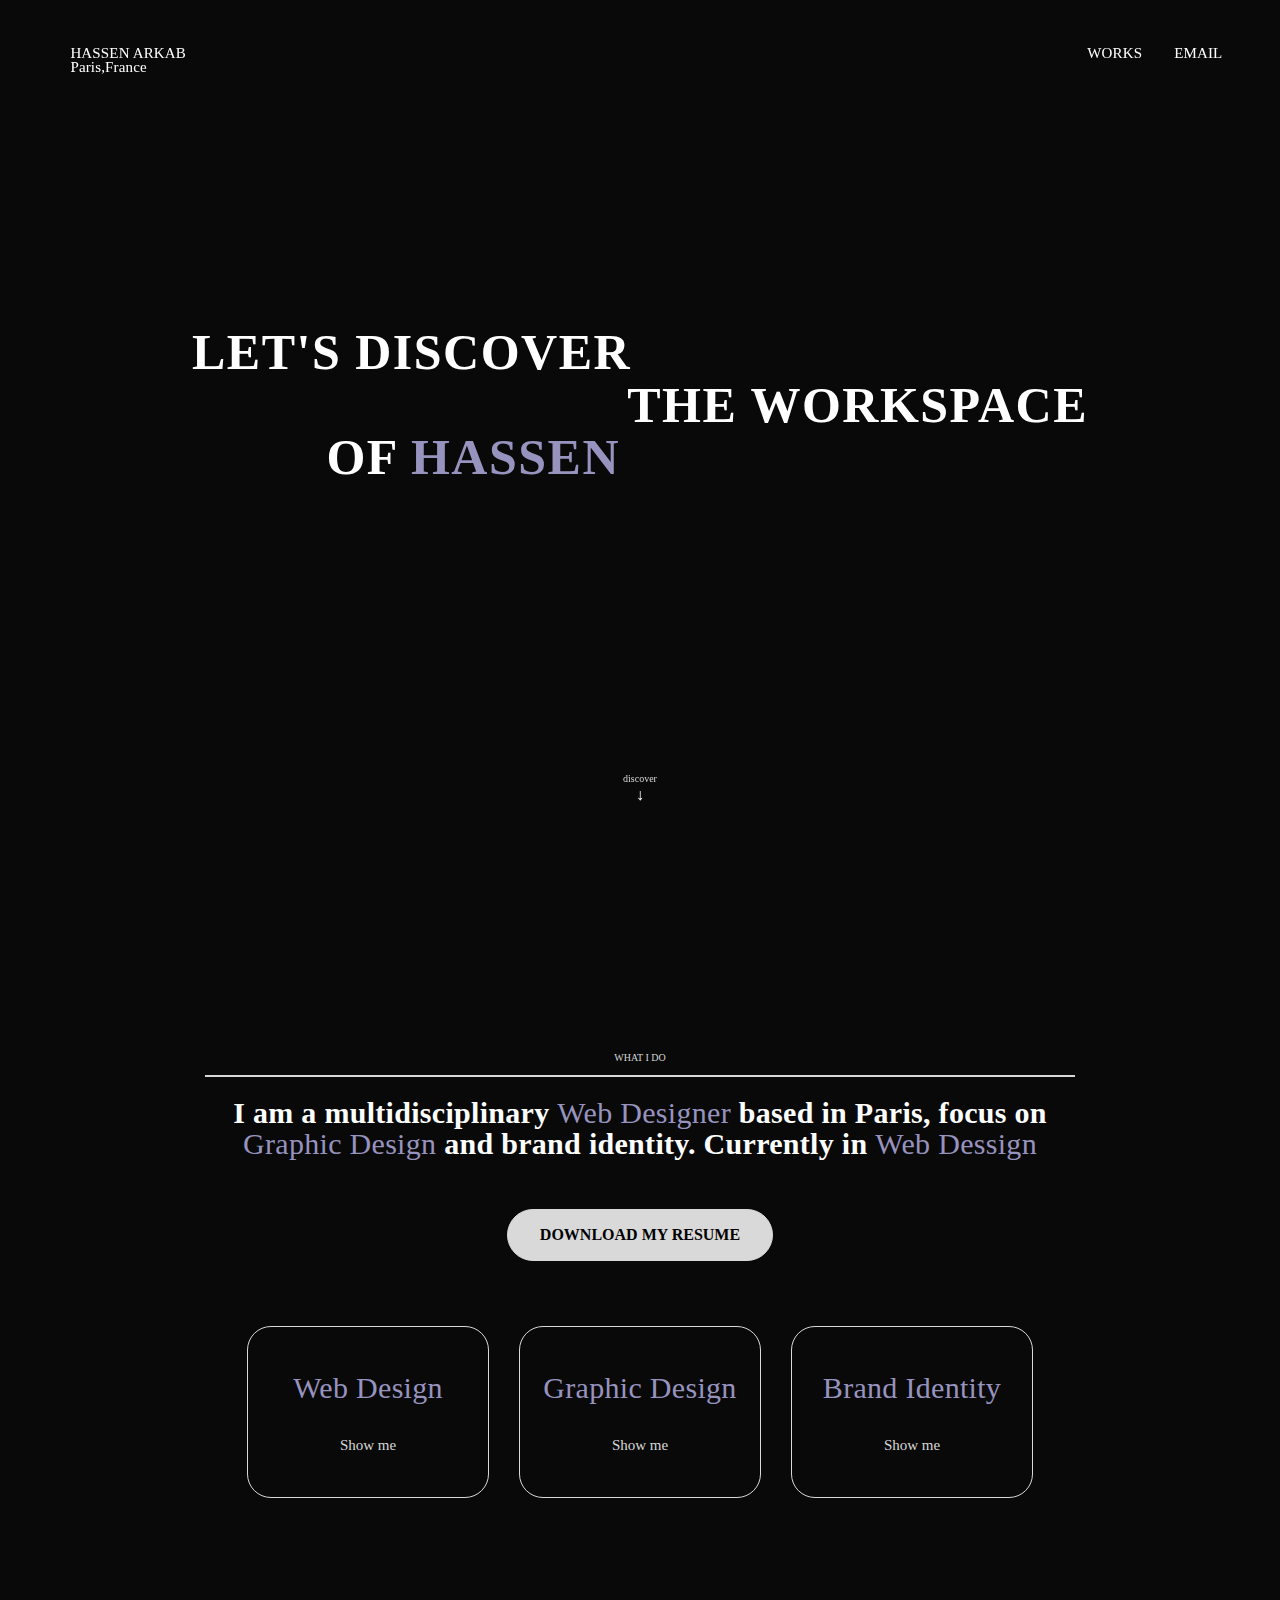
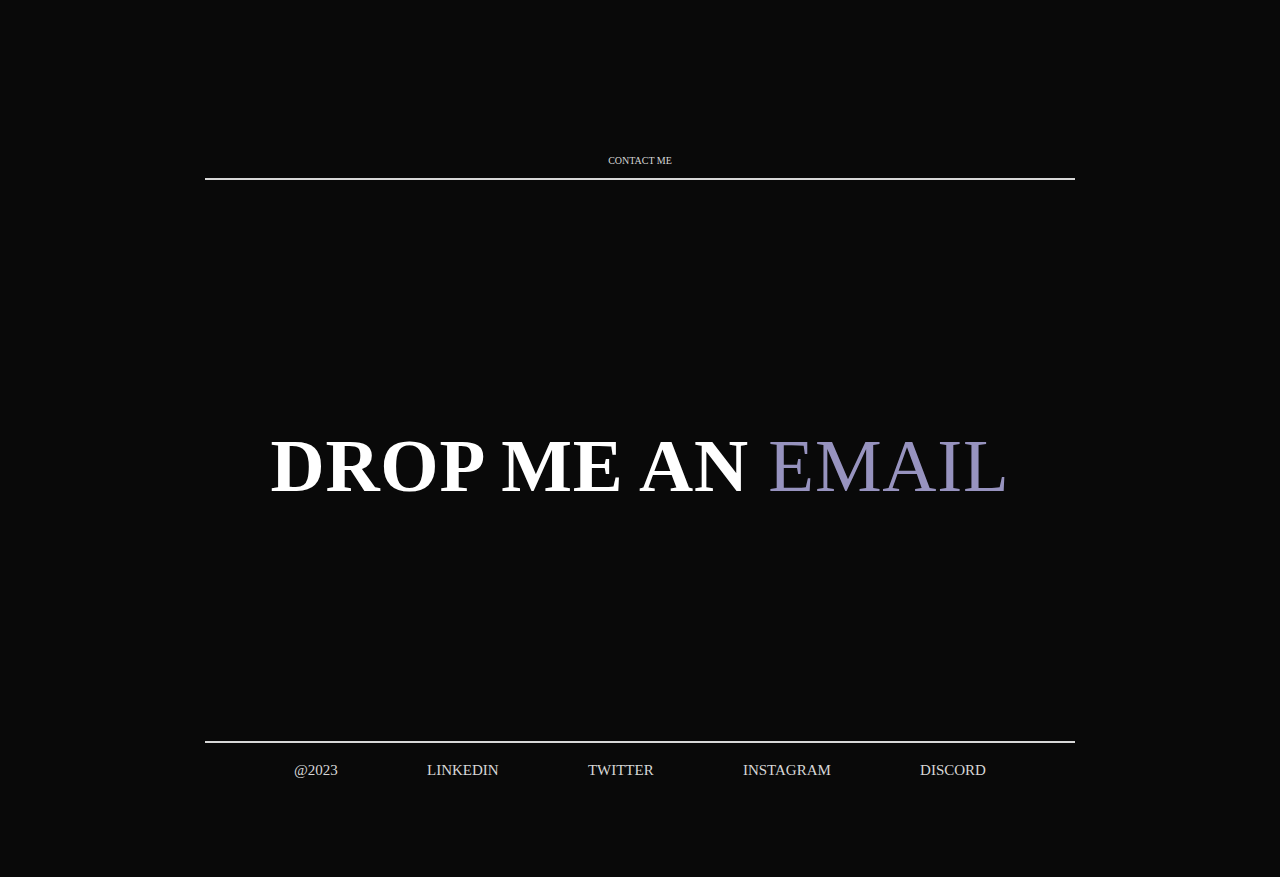
==== index.html @ 701fee85 "pages" ====
<!DOCTYPE html>
<html lang="en">
<head>
    <meta charset="UTF-8">
    <meta name="viewport" content="width=device-width, initial-scale=1.0">
    <link rel="stylesheet" href="css/styles.css">
    <title>ARKAB Hassen</title>
</head>
<body>

    <div class="navbar ; text-style">
        <a href="index.html"> HASSEN ARKAB <br> <span>Paris,France</span></a>
        <div class="nav">
            <a href="Work.html">WORKS</a>
            <a href="">EMAIL</a>
        </div>
    </div>



    <div class="home-page">
        <div class="home-text">
            <div class="text first-line">
                <p>LET'S DISCOVER</p>
            </div>
            <div class="text second-line">
                <p>THE WORKSPACE</p>
            </div>
            <div class="text third-line">
                <p>OF <span class="important">HASSEN</span></p>
            </div>
            <div class="slider-container">
                <div class="img-container"></div>
            </div>
            <div class="discover">
                <span class="H4">discover</span>
                <span>↓</span>
            </div>
        </div>
    </div>

    <div class="second-page">
        <div class="anim">
            <p class="anim-text">FIGMA / PHOTOSHOP / ILLUSTRATOR / INDESIGN / creative Design / UI / UX / product digital /</p>
        </div>

        <div class="separator">
            <p class="H4">WHAT I DO</p>
            <div class="ligne"></div>
        </div>
        
        <p class="H3">I am a multidisciplinary <span>web designer</span> based in Paris, focus on <span>graphic design</span> and brand identity. Currently in <span>Web Dessign</span></p>
        <a class="button" href="/" download="/"> <strong>DOWNLOAD MY RESUME</strong> </a>

        <div class="category">
            <div class="box-category">
                <p class="H3"> <span>Web Design</span></p>
                <a class="txt" href="">Show me</a>
            </div>
            <div class="box-category">
                <p class="H3"><span>Graphic Design</span></p>
                <a class="txt" href="">Show me</a>
            </div>
            <div class="box-category">
                <p class="H3"><span>Brand Identity</span></p>
                <a class="txt" href="">Show me</a>
            </div>
        </div>

        <div class="anim">
            <p class="anim-text">FIGMA / PHOTOSHOP / ILLUSTRATOR / INDESIGN / creative Design / UI / UX / product digital /</p>
        </div>

       
    </div>

    <div class="third-page">

        <div class="separator">
            <p class="H4">CONTACT ME</p>
            <div class="ligne"></div>
        </div>

        <p class="H3">DROP ME AN <span>EMAIL</span></p>

        <div class="separator">
            <div class="ligne"></div>
        </div>

        <div class="socials">
            <p class="txt">@2023</p>
            <a class="txt" href="https://www.linkedin.com/in/hassen-arkab-7b49a2225/" target="_blank">LINKEDIN</a>
            <a class="txt" href="/" target="_blank">TWITTER</a>
            <a class="txt" href="https://www.instagram.com/hassenarkab/" target="_blank">INSTAGRAM</a>
            <a class="txt" href="https://discord.com/users/282140827122270208" target="_blank">DISCORD</a>
        </div>

    </div>





</body>
</html>
---- css/styles.css ----
body{
    background-color: rgb(9, 9, 9);
    color: #FFFFFF;
  }

*{
    padding: 0;
    margin: 0;
    scroll-behavior:smooth;
}

::-webkit-scrollbar {
    display: none;
}

a{
    text-decoration: none;
    color: #FFFFFF;
}

.navbar{
    padding: 0px 5.5vw;
    position: fixed;
    width: 90%;
    display: flex;
    flex-flow: row nowrap;
    align-items: flex-start;
    justify-content: space-between;
    top: 46px;
  
}

.nav{
    display: flex;
    -webkit-box-align: center;
    align-items: center;
}

.text-style{
    font-family: 'Designer';
    font-style: normal;
    font-weight: 400;
    font-size: 15px;
    line-height: 14px;
    letter-spacing: 0.01em;
    text-transform: capitalize;
    text-decoration: none;
    color: #D7D7D7;
}

.nav a{
    margin-left: 32px;
}



.home-page{
    width: 70%;
    margin-left: auto;
    margin-right: auto;
    height: 90vh;
    padding-bottom: 5vh;
    display: flex;
    -webkit-box-align: center;
    align-items: center;
    -webkit-box-pack: center;
    justify-content: center;
    position: relative;
    padding: 0px;

}

.home-text{
    position: relative;
    display: flex;
    flex-flow: column wrap;
    width: 100%;

}

.text{
    width: auto;
    letter-spacing: 0.03em;
    font-size: min(6dvw, 50px);
    line-height: 1.05;
    font-family: 'Horizon';
    font-weight: bold;
}

.first-line{
    text-align: start;
}

.second-line{
    text-align: right;
}

.third-line{
    position: relative;
    padding-left: 15%;
}

.important{
    color: #9793BF;
}

.second-page{
    margin-top: 100px;
    padding: 0px 16vw;
    text-align: center;
    display: flex;
    flex-flow: column nowrap;
    -webkit-box-align: center;
    align-items: center;
    gap: 50px;
    overflow: hidden;
}

.H1{
    width: auto;
    letter-spacing: 0.03em;
    font-size: min(6dvw, 50px);
    line-height: 1.05;
    font-family: 'Horizon';
    font-weight: bold;

}


.H3{
    font-family: 'Neue Montreal';
    
    font-weight: 700;
    font-size: 24px;
    line-height: 31px; 
    letter-spacing: 0.01em;
    color: #FFFFFF;
    width: auto;
    font-size: min(4dvw, 30px);
    
}

.H3 span{
    font-family: 'Designer';
    font-weight: 400;
    font-size: 25px;
    line-height: 23px;
    text-transform: capitalize;
    color: #9793BF;
    width: auto;
    font-size: min(4dvw, 30px);
}

.button{
    border: 1px solid #D9D9D9;
    background-color: #D9D9D9;
    border-radius: 30px;
    padding: 16px 32px;
    color: black;
    font-family: 'Neue Montreal';
    font-size: 16px;
}

.H4{
    font-family: 'Neue Montreal';
    font-style: normal;
    font-weight: 400;
    font-size: 10px;
    line-height: 14px;
    color: #D7D7D7;
}

.separator{
    width: 100%;
    margin-bottom: -30px;
}

.ligne{
    margin-top: 10px;
    
    border: 1px solid #D7D7D7;
}

.txt{
    font-family: 'Neue Montreal';
    font-style: normal;
    font-weight: 400;
    font-size: 15px;
    line-height: 14px;
    color: #D7D7D7;
}

.category{
    display: flex;
    flex-direction: row;
    flex-wrap: wrap;
    justify-content: space-evenly;
}

.box-category{
    border: 1px solid #D9D9D9;
    border-radius: 24px;
    width: 220px;
    height: 150px;
    margin: 15px;
    padding: 10px;
    display: flex;
    flex-direction: column;    
    justify-content: space-evenly;
}


.third-page{
    margin-top: 100px;
    padding: 0px 16vw;
    text-align: center;
    display: flex;
    flex-flow: column nowrap;
    -webkit-box-align: center;
    align-items: center;
    gap: 50px;
    
}

.socials{
    width: 100%;
    display: flex;
    flex-direction: row;
    justify-content: space-evenly;

    margin-bottom: 100px;
}

.third-page .H3{
    margin-top: 250px;
    margin-bottom: 200px;
    font-family: 'Neue Montreal';
    
    font-weight: 700;
    font-size: 75px;
    line-height: 31px; 
    letter-spacing: 0.01em;
    color: #FFFFFF;
    
}

.third-page .H3 span{
    font-family: 'Designer';
    font-weight: 400;
    font-size: 75px;
    line-height: 23px;
    text-transform: capitalize;
    color: #9793BF;
}


.anim{
    display:flex;
    flex-flow: row;
    flex-wrap: wrap;
    justify-content: flex-end;
    width: auto;
    margin: 0px -16vw;

}

.anim-text{

    color: #3A3A3A;
    font-family: "Neue Montreal";
    font-size: 80px;
    font-weight: 800;
    text-transform: uppercase;
    width: 100%;
    transform: translateX(100%);
    animation: move 11s linear infinite;
    white-space: nowrap;

}

  @keyframes move {
    to { transform: translateX(-100%); }
  }


.discover{
    position: absolute;
    bottom: -320px;
    left: 50%;
    transform: translateX(-50%);
    display: flex;
    -webkit-box-align: center;
    align-items: center;
    flex-direction: column;
}

@media (min-width: 1300px){
    .home-page{
        width: 900px;
    }
}

@media (max-width: 1100px){
    .home-page{
        width: 80%;
    }
}

@media (max-width: 900px){
    .home-page{
        width: 90%;
    }
}





/* WORK PAGE*/

.row{

    display: flex;
    margin-top: 150px;
    flex-direction: column;
    flex-wrap: wrap;
    gap: 16px;
    justify-content: center;
    align-items: center;


}



.w-page{
    padding: 0px 8vw;
    display: flex;
    margin-top: 150px;
    flex-direction: row;
    flex-wrap: wrap;
    gap: 16px;


}


.project{
    display: flex;
    justify-content: center;
    align-items: center;
    flex-direction: column;
    flex: 1 1 calc(50% - 16px);
    margin-bottom: 50px;
 
}



.r-work{
    width: 100%;

}
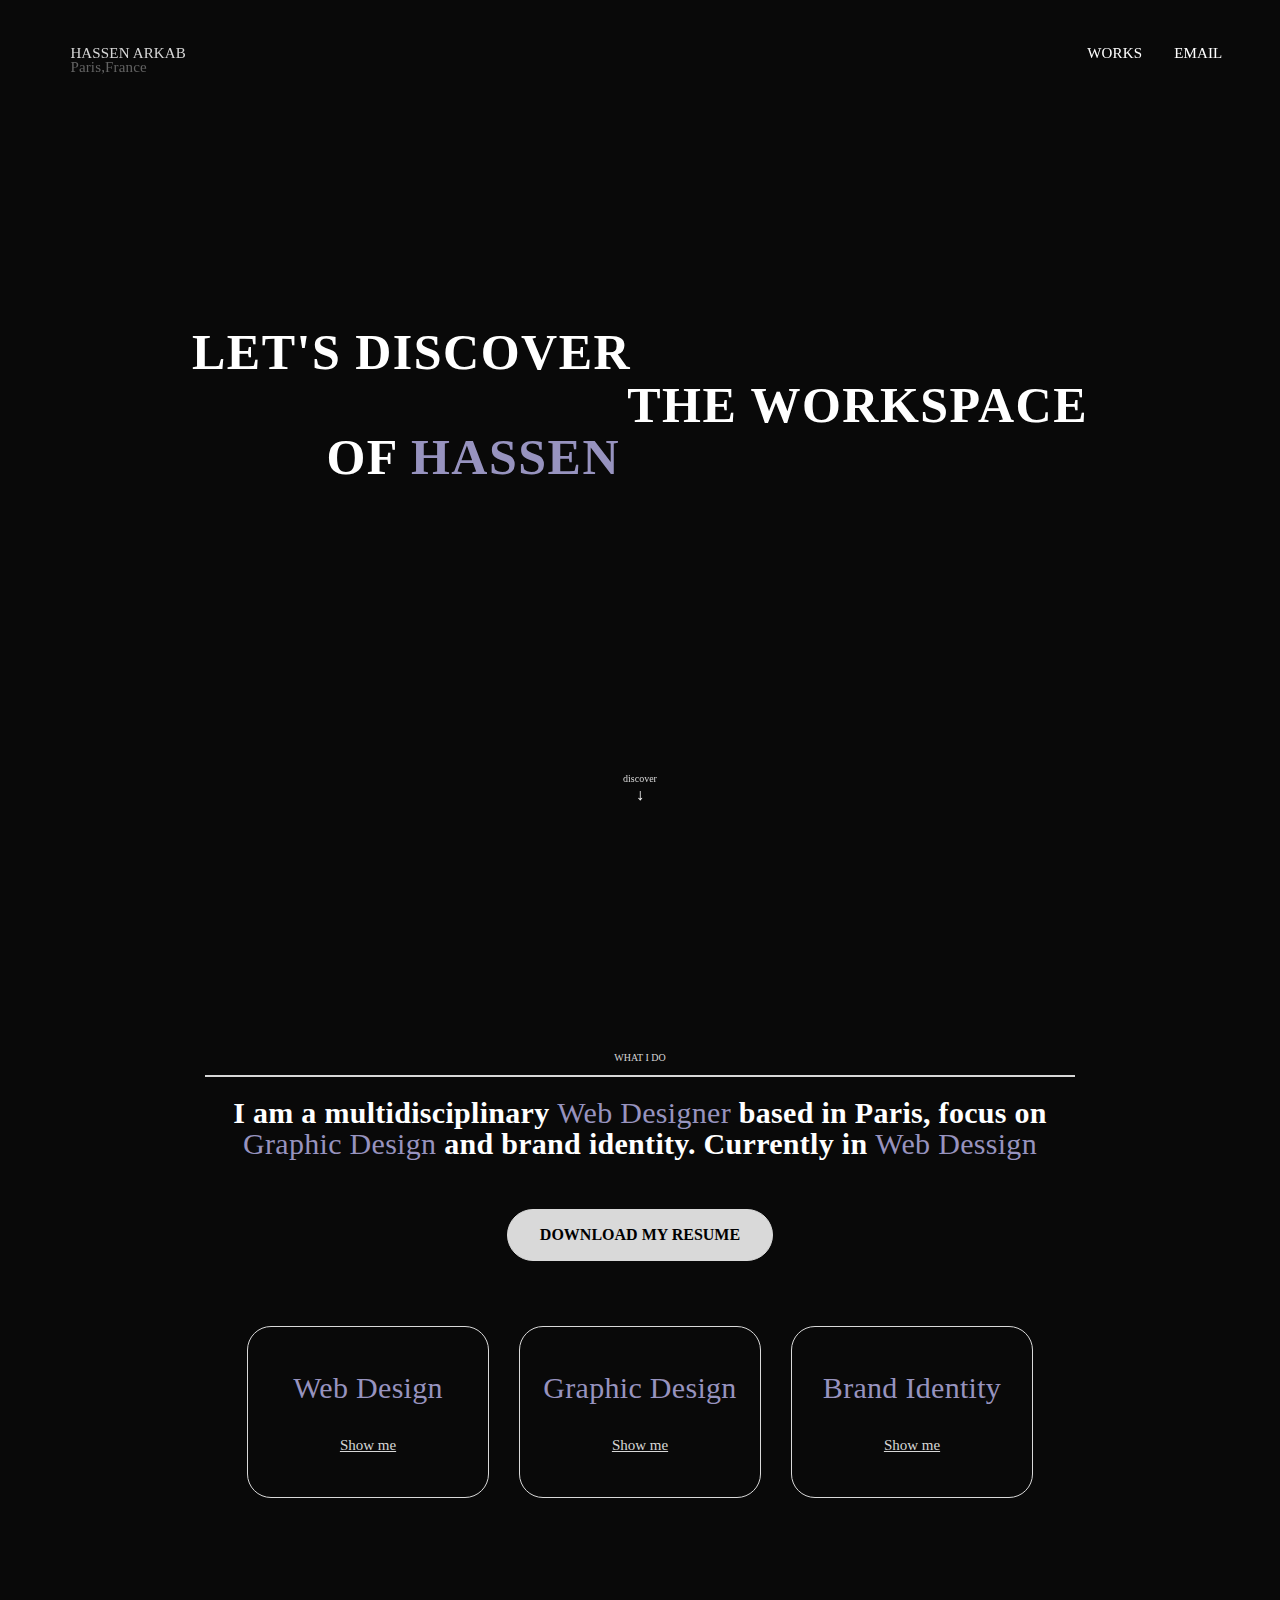
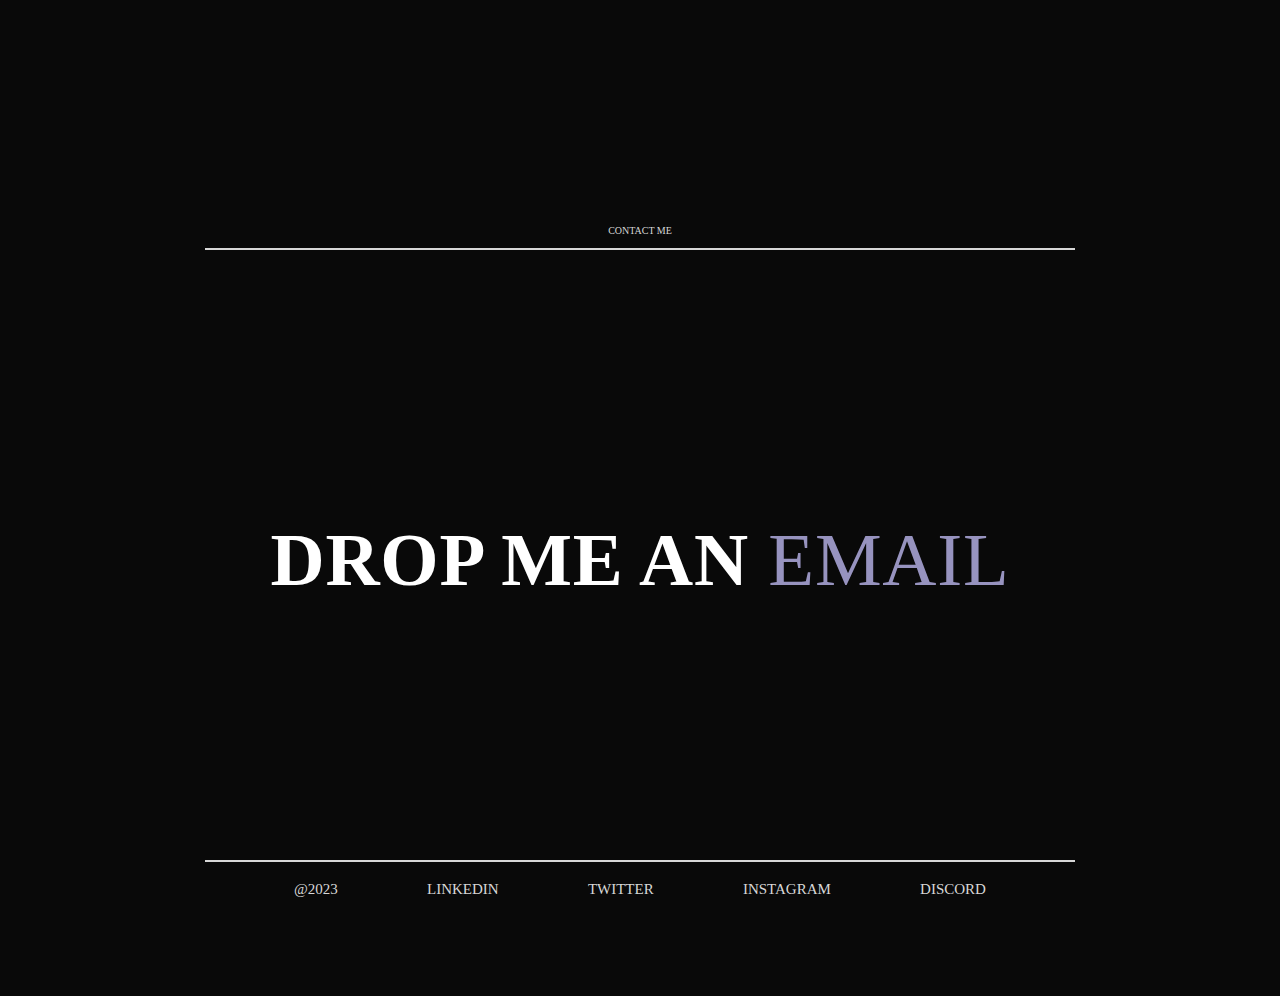
==== commit f5dcfbe3: "modf" ====
--- a/index.html
+++ b/index.html
@@ -8,11 +8,11 @@
 </head>
 <body>
 
-    <div class="navbar ; text-style">
-        <a href="index.html"> HASSEN ARKAB <br> <span>Paris,France</span></a>
+    <div class="navbar text-style">
+        <a href="index.html"> <h1>HASSEN ARKAB <br> <span>Paris,France</span></h1></a>
         <div class="nav">
             <a href="Work.html">WORKS</a>
-            <a href="">EMAIL</a>
+            <a href='mailto:arkab94@gmail.com'>EMAIL</a>
         </div>
     </div>
 
@@ -50,20 +50,20 @@
         </div>
         
         <p class="H3">I am a multidisciplinary <span>web designer</span> based in Paris, focus on <span>graphic design</span> and brand identity. Currently in <span>Web Dessign</span></p>
-        <a class="button" href="/" download="/"> <strong>DOWNLOAD MY RESUME</strong> </a>
+        <a class="button" href="img/CV_ARKAB_Hassen.pdf" download="CV"> <strong>DOWNLOAD MY RESUME</strong> </a>
 
         <div class="category">
             <div class="box-category">
                 <p class="H3"> <span>Web Design</span></p>
-                <a class="txt" href="">Show me</a>
+                <a class="txt" href="Serenity.html">Show me</a>
             </div>
             <div class="box-category">
                 <p class="H3"><span>Graphic Design</span></p>
-                <a class="txt" href="">Show me</a>
+                <a class="txt" href="Icons.html">Show me</a>
             </div>
             <div class="box-category">
                 <p class="H3"><span>Brand Identity</span></p>
-                <a class="txt" href="">Show me</a>
+                <a class="txt" href="Branding.html">Show me</a>
             </div>
         </div>
 
@@ -90,7 +90,7 @@
         <div class="socials">
             <p class="txt">@2023</p>
             <a class="txt" href="https://www.linkedin.com/in/hassen-arkab-7b49a2225/" target="_blank">LINKEDIN</a>
-            <a class="txt" href="/" target="_blank">TWITTER</a>
+            <a class="txt" href="https://x.com/Sanavlis_" target="_blank">TWITTER</a>
             <a class="txt" href="https://www.instagram.com/hassenarkab/" target="_blank">INSTAGRAM</a>
             <a class="txt" href="https://discord.com/users/282140827122270208" target="_blank">DISCORD</a>
         </div>
--- a/css/styles.css
+++ b/css/styles.css
@@ -50,6 +50,24 @@
 
 .nav a{
     margin-left: 32px;
+}
+
+.navbar h1{
+    font-size: min(3dvw, 15px);
+    font-family: 'Designer';
+    font-style: normal;
+    font-weight: 400;
+    line-height: 14px;
+    letter-spacing: 0.01em;
+    text-transform: capitalize;
+    text-decoration: none;
+    color: #D7D7D7;
+    
+}
+
+.navbar h1 span{
+    color: #626262;
+
 }
 
 
@@ -116,6 +134,8 @@
     overflow: hidden;
 }
 
+
+
 .H1{
     width: auto;
     letter-spacing: 0.03em;
@@ -129,7 +149,6 @@
 
 .H3{
     font-family: 'Neue Montreal';
-    
     font-weight: 700;
     font-size: 24px;
     line-height: 31px; 
@@ -197,6 +216,10 @@
     justify-content: space-evenly;
 }
 
+.category .txt{
+    text-decoration: underline;
+}
+
 .box-category{
     border: 1px solid #D9D9D9;
     border-radius: 24px;
@@ -211,7 +234,7 @@
 
 
 .third-page{
-    margin-top: 100px;
+    margin-top: 170px;
     padding: 0px 16vw;
     text-align: center;
     display: flex;
@@ -227,8 +250,12 @@
     display: flex;
     flex-direction: row;
     justify-content: space-evenly;
-
     margin-bottom: 100px;
+
+}
+
+.socials .txt{
+    font-size: min(2dvw, 15px);
 }
 
 .third-page .H3{
@@ -238,7 +265,7 @@
     
     font-weight: 700;
     font-size: 75px;
-    line-height: 31px; 
+    line-height: 80px; 
     letter-spacing: 0.01em;
     color: #FFFFFF;
     
@@ -334,7 +361,7 @@
 
 
 .w-page{
-    padding: 0px 8vw;
+    padding: 0px 15vw;
     display: flex;
     margin-top: 150px;
     flex-direction: row;
@@ -361,4 +388,64 @@
     width: 100%;
 
 }
-    +    
+
+
+
+
+/* PROJECT PAGE*/
+
+
+.Pres{
+    margin-top: 100px;
+    padding: 0px 16vw;
+}
+
+
+.image-portfolio{
+    display: flex;
+    justify-content: center;
+}
+
+.image-portfolio img{
+    width: 100%;
+    max-width: 600px;
+    height: auto;
+}
+
+.Pres .H1{
+    margin-top: 30px;
+    margin-bottom: 10px;
+}
+ 
+.lien-projet{
+    text-decoration:underline;
+    letter-spacing: 0.03em;
+    font-size: min(6dvw, 20px);
+    line-height: 1.05;
+    font-family: 'Neue Montreal';
+    font-weight: bold;
+
+}
+
+.lien-footer{
+    font-size: min(6dvw, 25px);
+    margin-bottom: 200px;
+
+}
+
+.images-maquette {
+    display: flex;
+    justify-content: space-between;
+    flex-wrap: wrap;
+}
+
+.images-maquette img {
+    width: 32%;
+    margin-bottom: 20px;
+}
+
+.images-affiche img {
+    width: 100%;
+    margin-bottom: 20px;
+}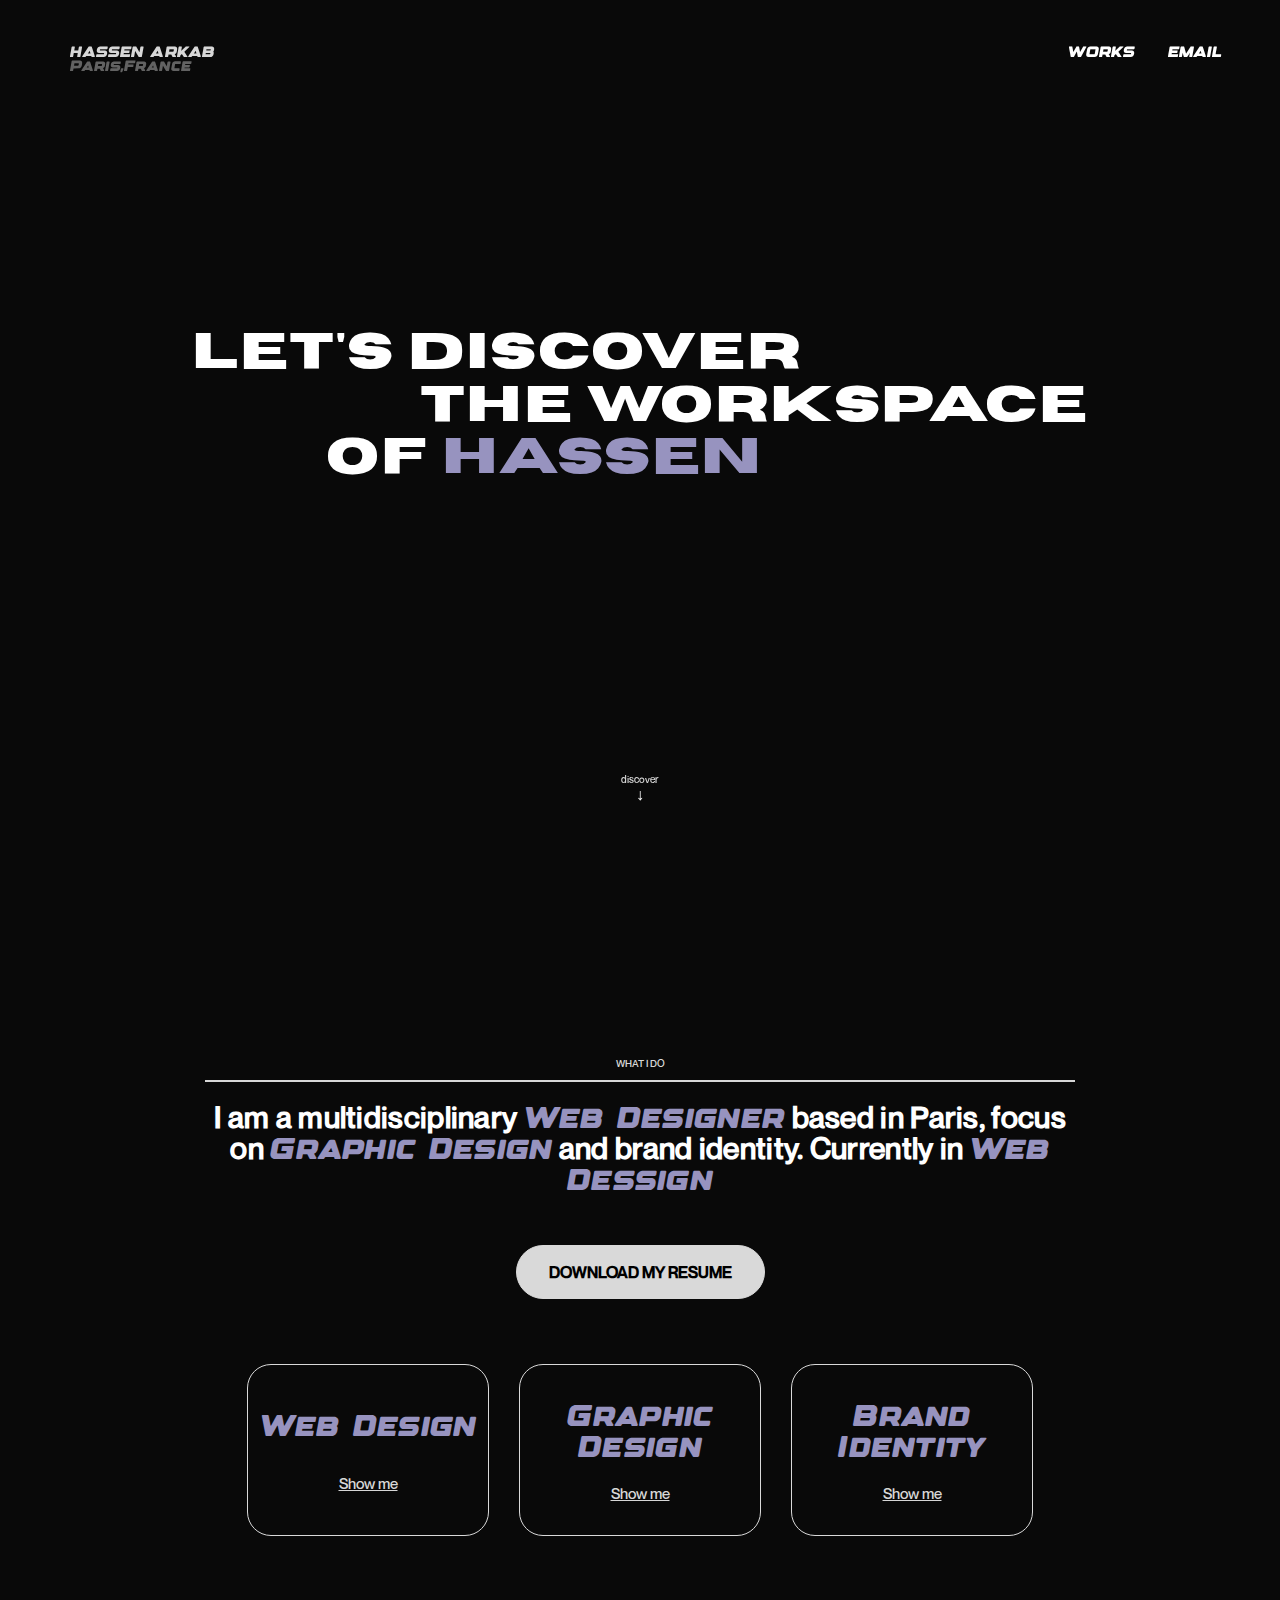
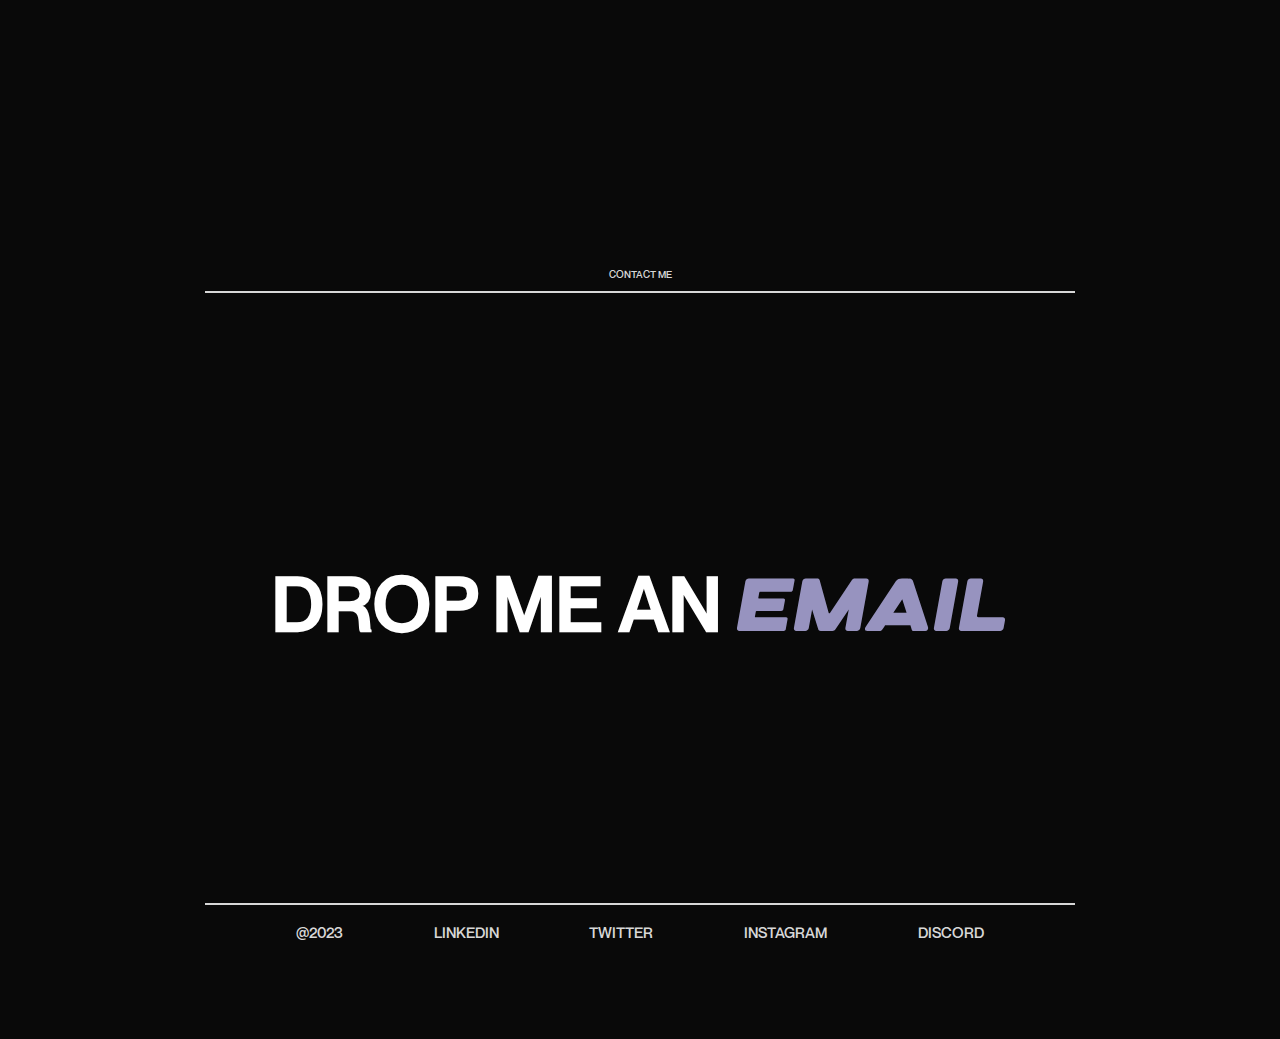
==== commit 84d80cd4: "description" ====
--- a/index.html
+++ b/index.html
@@ -3,6 +3,7 @@
 <head>
     <meta charset="UTF-8">
     <meta name="viewport" content="width=device-width, initial-scale=1.0">
+    <meta name="description" content="Welcome to Hassen Arkab's portfolio. Discover a multidisciplinary web designer based in Paris, specializing in graphic design, UI/UX, and brand identity. Explore my works in Figma, Photoshop, Illustrator, and more.">
     <link rel="stylesheet" href="css/styles.css">
     <title>ARKAB Hassen</title>
 </head>
--- a/css/styles.css
+++ b/css/styles.css
@@ -1,13 +1,29 @@
-body{
-    background-color: rgb(9, 9, 9);
-    color: #FFFFFF;
-  }
+@font-face {
+    font-family: 'Designer';
+    src: url(../font/Designer.otf);
+}
+
+@font-face {
+    font-family: 'Horizon';
+    src: url(../font/horizon.otf);
+}
+
+@font-face {
+    font-family: 'Neue Montreal';
+    src: url(../font/NeueMontreal-Medium.otf);
+}
 
 *{
     padding: 0;
     margin: 0;
     scroll-behavior:smooth;
 }
+
+body{
+    background-color: rgb(9, 9, 9);
+    color: #FFFFFF;
+}
+
 
 ::-webkit-scrollbar {
     display: none;
